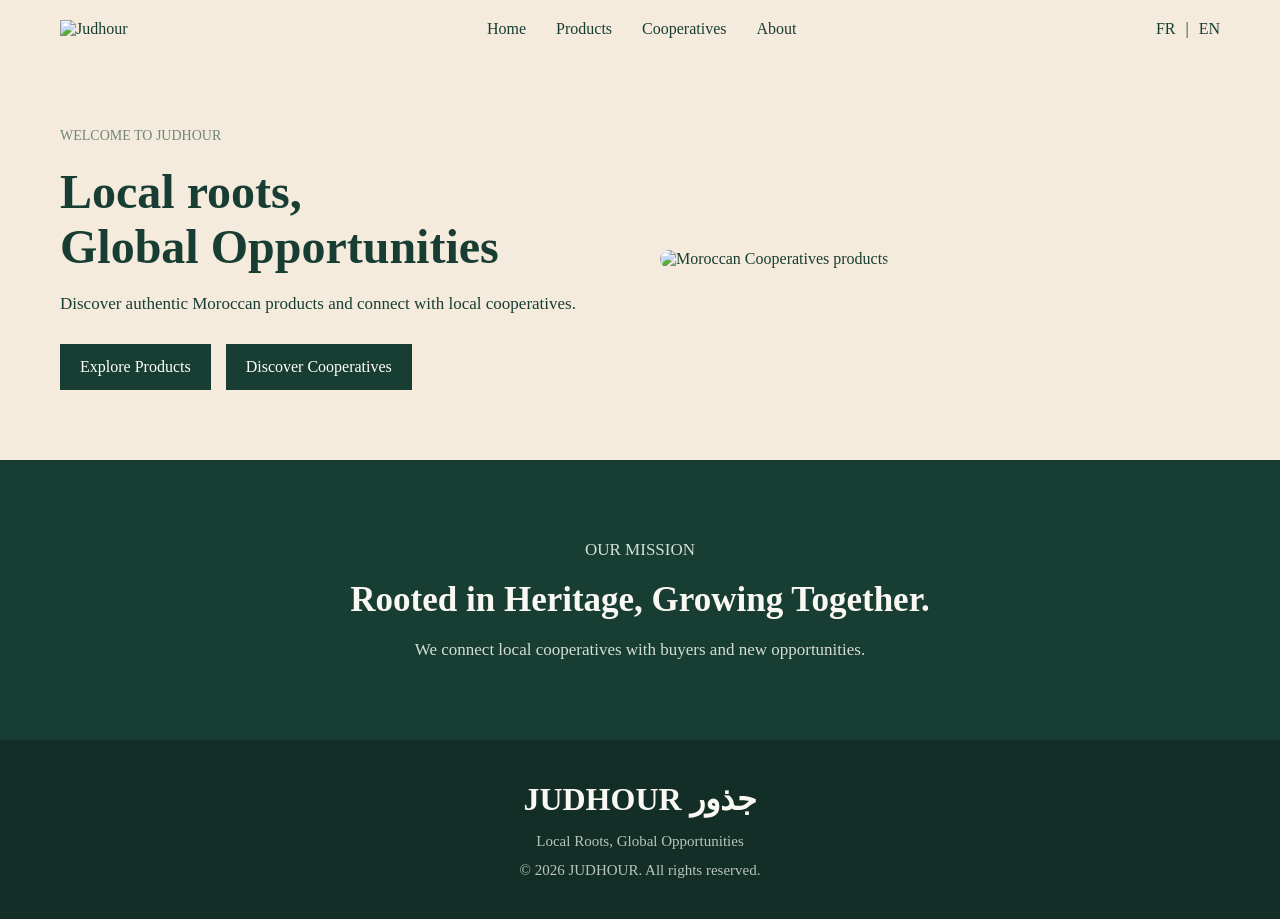
==== Session 3/index.html @ 46fdc536 "Add files via upload" ====
<!DOCTYPE html>
<html lang="en">

<head>
    <meta charset="UTF-8">
    <meta name="viewport" content="width=device-width, initial-scale=1.0">
    <title>JUDHOUR | Local Roots, Global Opportunities</title>

    <link rel="stylesheet" href="style.css">
</head>

<body>

    <header>
        <nav>
            <div class="logo">
                <img src="IMAGES/LOGO JUDHOUR.png" alt="Judhour">
            </div>

            <div class="navigation">

                <a href="#home">Home</a>
                <a href="#products">Products</a>
                <a href="#cooperatives">Cooperatives</a>
                <a href="about">About</a>

            </div>

            <div class="language">

                <a href="#">FR</a>
                <span>|</span>
                <a href="#">EN</a>

            </div>
        </nav>
    </header>

    <section id="home">

        <div class="home-content">

            <p class="welcome">WELCOME TO JUDHOUR</p>

            <h1>
                Local roots,
                <br>
                Global Opportunities
            </h1>

            <p class="description">
                Discover authentic Moroccan products and connect with local cooperatives.
            </p>

            <div class="home-buttons">

                <a href="#products">Explore Products</a>
                <a href="#cooperatives">Discover Cooperatives</a>

            </div>
        </div>

        <div class="home-image">
            <img src="IMAGES/HERO JUDHOUR.png" alt="Moroccan Cooperatives products">
        </div>

    </section>

    <section id="about">

        <p>OUR MISSION</p>

        <h2>Rooted in Heritage, Growing Together.</h2>

        <p>
            We connect local cooperatives with buyers and new opportunities.
        </p>

    </section>

    <footer>

        <h2>JUDHOUR جذور</h2>

        <p>Local Roots, Global Opportunities</p>

        <p>© 2026 JUDHOUR. All rights reserved.</p>

    </footer>
</body>

</html>
---- Session 3/style.css ----
* {
    margin: 0;
    padding: 0;
}

body {
    background-color: #F4EBDD;
    font-family: Libre Baskerville, serif;
    color: #183D32;
}

header {
    padding: 20px 60px;
}

nav {
    display: flex;
    justify-content: space-between;
    align-items: center;
}

.logo img {
    width: 170px;
}

.navigation {
    display: flex;
    gap: 30px;
}

.navigation a {
    color: #183D32;
    font-size: 16px;
    text-decoration: none;
}

.language {
    display: flex;
    gap: 10px;
}

.language a {
    color: #183D32;
    text-decoration: none;
}

#home {
    display: flex;
    justify-content: space-between;
    align-items: center;
    padding: 70px 60px;
    gap: 40px;
}

.home-content {
    width: 50%;
}

.welcome {
    font-size: 14px;
    color: #718675;
}

.home-content h1 {
    font-size: 48px;
    margin-top: 20px;
    margin-bottom: 20px;
}

.description {
    font-size: 17px;
    margin-bottom: 25px;
}

.home-buttons {
    display: flex;
    gap: 15px;
    margin-top: 30px;
    
}

.home-buttons :hover {
    background-color: white;
    color: #122E26;
}

.home-buttons a {
    background-color: #183D32;
    color: #FFFFFF;
    padding: 14px 20px;
    text-decoration: none;
}

.home-image {
    width: 50%;
}

.home-image img {
    width: 100%;
    border-radius: 10px;
}

#products h2 {
    font-size: 35px;
    margin-top: 15px;
    margin-bottom: 15px;
}

#products p {
    color: #718675;
    font-size: 16px;
}

#cooperatives {
    padding: 70px 60px;
    text-align: center;
    background-color: #F4EBDD;
}

#cooperatives h2 {
    font-size: 35px;
    margin-top: 15px;
    margin-bottom: 15px;
}

#cooperatives p {
    color: #718675;
    font-size: 16px;
}

#about {
    padding: 80px 60px;
    text-align: center;
    background-color: #183D32;
    color: #FAF8F2;
}

#about h2 {
    font-size: 35px;
    margin-top: 20px;
    margin-bottom: 20px;
}

#about p {
    color: #D5DED5;
    font-size: 17px;
}

footer {
    background-color: #122E26;
    color: #FAF8F2;
    text-align: center;
    padding: 40px 60px;
}

footer h2 {
    font-size: 32px;
    margin-bottom: 15px;
}

footer p {
    color: #B8C6BA;
    font-size: 15px;
    margin-top: 12px;
}
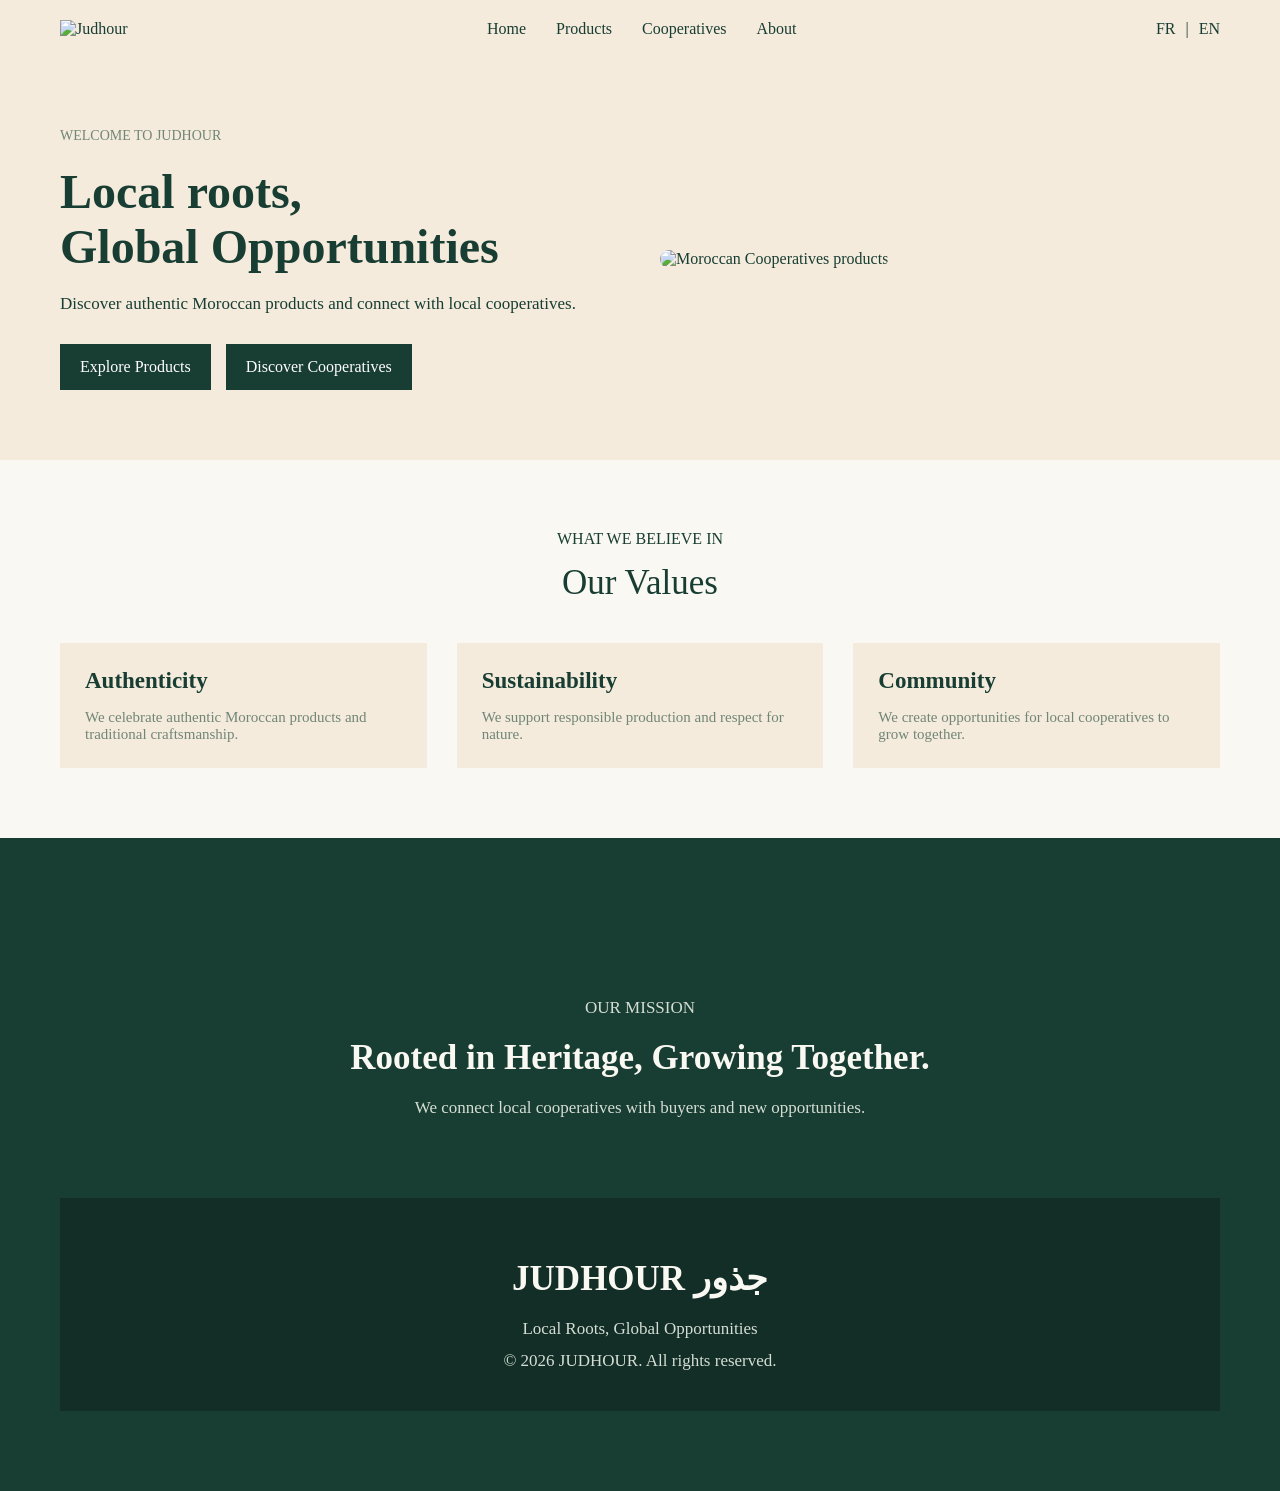
==== commit 69639024: "Add files via upload" ====
--- a/Session 3/index.html
+++ b/Session 3/index.html
@@ -60,11 +60,43 @@
             </div>
         </div>
 
+    
+
         <div class="home-image">
             <img src="IMAGES/HERO JUDHOUR.png" alt="Moroccan Cooperatives products">
         </div>
 
     </section>
+
+    <section id="values">
+
+    <p>WHAT WE BELIEVE IN</p>
+
+    <h2>Our Values</h2>
+
+    <div class="values-container">
+
+        <div class="value">
+            <h3>Authenticity</h3>
+            <p>We celebrate authentic Moroccan products and traditional craftsmanship.</p>
+        </div>
+
+        <div class="value">
+            <h3>Sustainability</h3>
+            <p>We support responsible production and respect for nature.</p>
+        </div>
+
+        <div class="value">
+            <h3>Community</h3>
+            <p>We create opportunities for local cooperatives to grow together.</p>
+        </div>
+
+    </div>
+
+    </section>
+
+
+    <section id="about">
 
     <section id="about">
 
--- a/Session 3/style.css
+++ b/Session 3/style.css
@@ -163,3 +163,39 @@
     font-size: 15px;
     margin-top: 12px;
 }
+
+#values {
+    padding: 70px 60px;
+    text-align: center;
+    background-color: #FAF8F2;
+}
+
+#values h2 {
+    font-size: 35px;
+    font-weight: normal;
+    margin-top: 15px;
+    margin-bottom: 40px;
+}
+
+.values-container {
+    display: flex;
+    justify-content: space-between;
+    gap: 30px;
+}
+
+.value {
+    width: 33%;
+    padding: 25px;
+    background-color: #F4EBDD;
+    text-align: left;
+}
+
+.value h3 {
+    font-size: 23px;
+    margin-bottom: 15px;
+}
+
+.value p {
+    color: #718675;
+    font-size: 15px;
+}
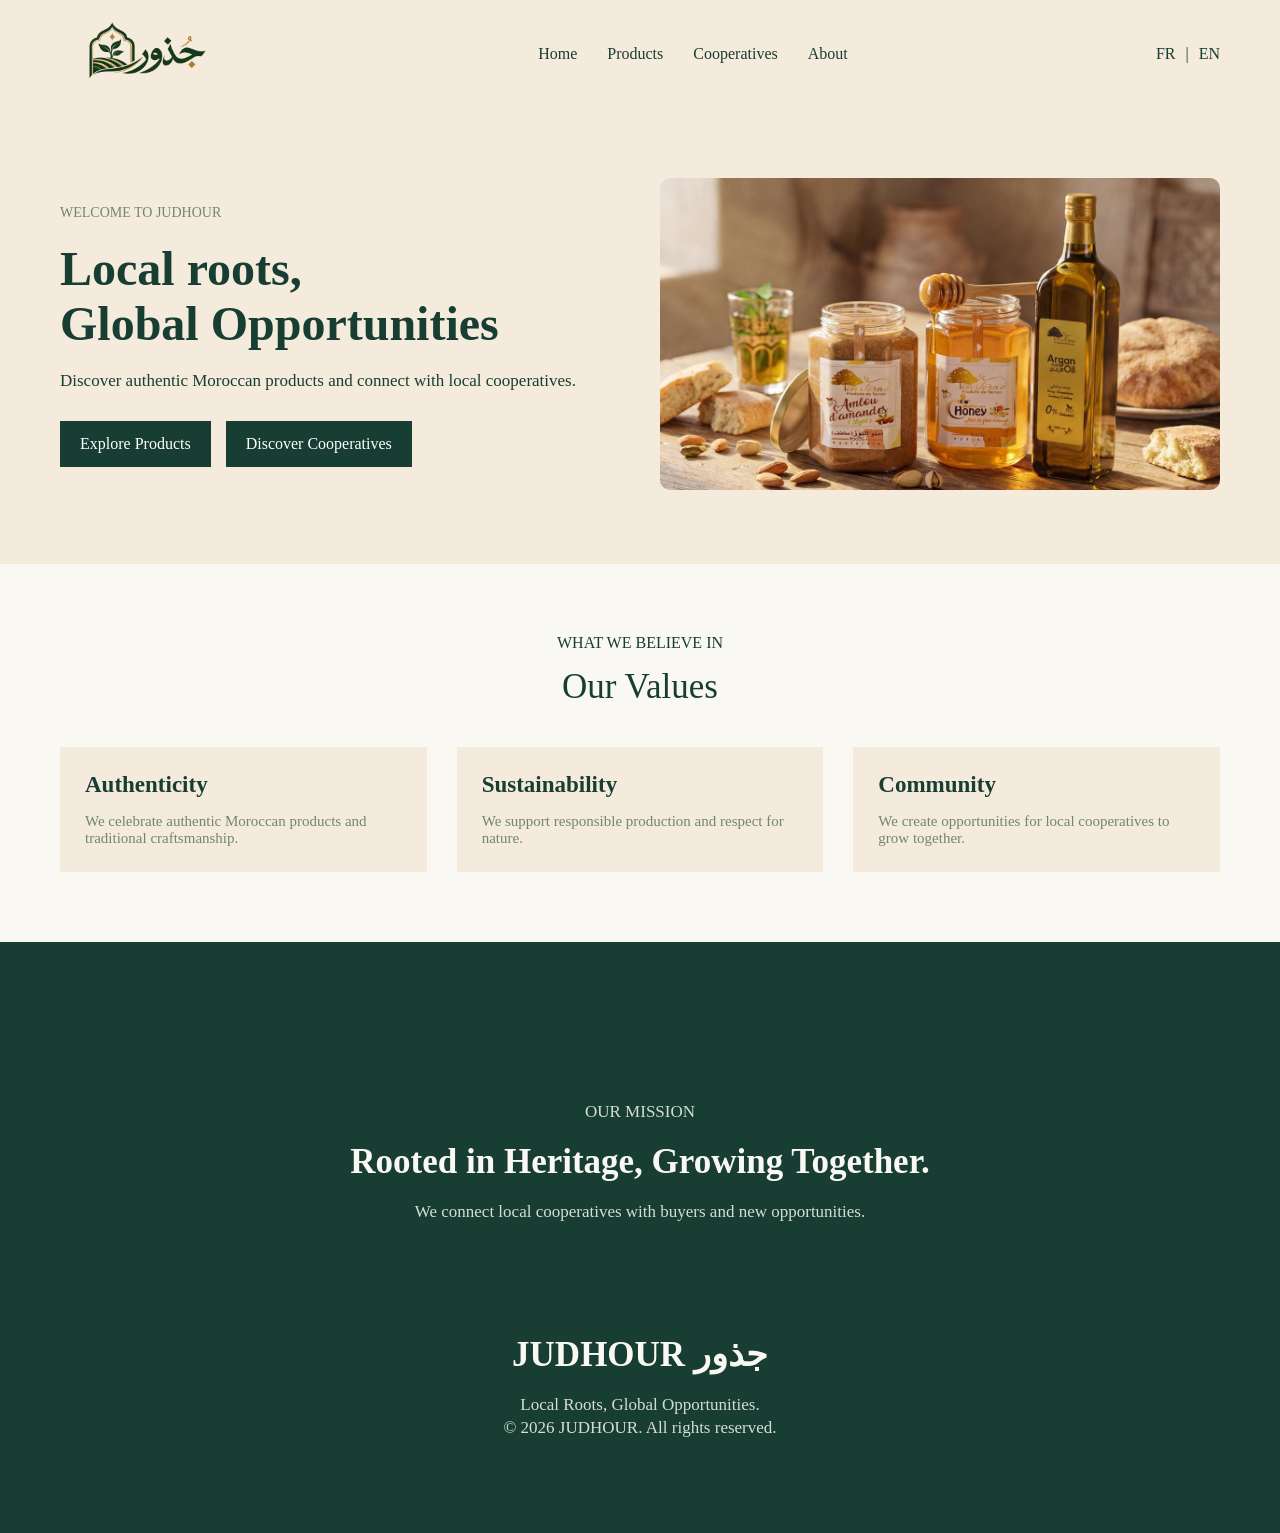
==== commit f8fc7543: "Add files via upload" ====
--- a/Session 3/index.html
+++ b/Session 3/index.html
@@ -109,14 +109,14 @@
         </p>
 
     </section>
-
+    
     <footer>
 
-        <h2>JUDHOUR جذور</h2>
+    <h2>JUDHOUR جذور</h2>
 
-        <p>Local Roots, Global Opportunities</p>
+    <p>Local Roots, Global Opportunities.</p>
 
-        <p>© 2026 JUDHOUR. All rights reserved.</p>
+    <p>© 2026 JUDHOUR. All rights reserved.</p>
 
     </footer>
 </body>
--- a/Session 3/style.css
+++ b/Session 3/style.css
@@ -7,6 +7,8 @@
     background-color: #F4EBDD;
     font-family: Libre Baskerville, serif;
     color: #183D32;
+    margin: 0;
+    padding: 0;
 }
 
 header {
@@ -147,21 +149,24 @@
 }
 
 footer {
-    background-color: #122E26;
+    width: 100%;
+    box-sizing: border-box;
+    background-color: #183D32;
     color: #FAF8F2;
     text-align: center;
-    padding: 40px 60px;
+    padding: 12px 20px;
+    margin: 0;
 }
 
 footer h2 {
-    font-size: 32px;
-    margin-bottom: 15px;
+    font-size: 18px;
+    margin: 0 0 5px 0;
 }
 
 footer p {
-    color: #B8C6BA;
-    font-size: 15px;
-    margin-top: 12px;
+    color: #D5DED5;
+    font-size: 11px;
+    margin: 3px 0;
 }
 
 #values {
